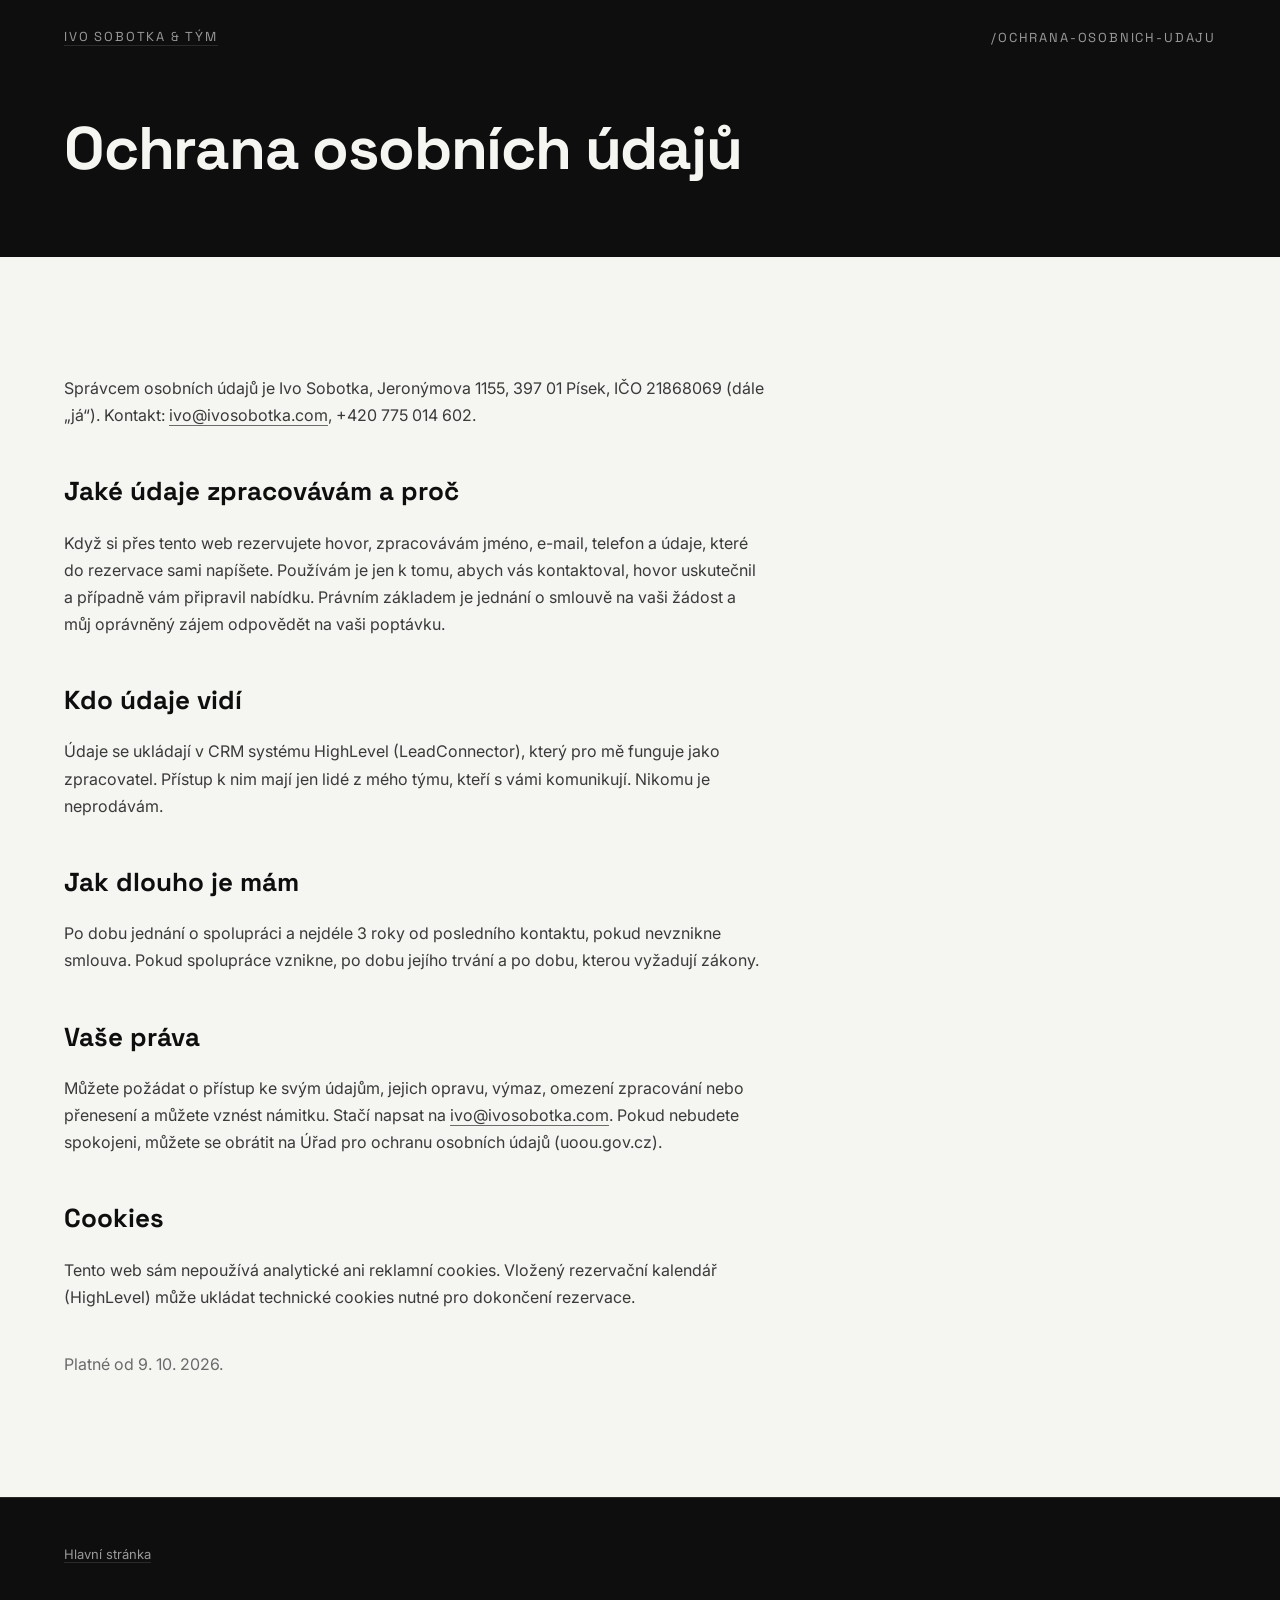
==== ochrana-osobnich-udaju/index.html @ ed739baa "Web 2026-10-09 22:52" ====
<!DOCTYPE html>
<html lang="cs">
<head>
<meta charset="utf-8">
<meta name="viewport" content="width=device-width, initial-scale=1">
<title>Ochrana osobních údajů — Ivo Sobotka &amp; tým</title>
<meta name="theme-color" content="#0E0E0E">
<link rel="icon" href="/favicon.svg" type="image/svg+xml">
<link rel="apple-touch-icon" href="/apple-touch-icon.png">
<link rel="preconnect" href="https://fonts.googleapis.com">
<link rel="preconnect" href="https://fonts.gstatic.com" crossorigin>
<link href="https://fonts.googleapis.com/css2?family=Space+Grotesk:wght@500;700&family=Inter:wght@400;500&display=swap" rel="stylesheet">
<link rel="stylesheet" href="/assets/style.css?v=202610092134">
</head>
<body>
<header class="page-head dark">
  <div class="topbar">
    <a href="/" style="color:#9A9A9A;border-bottom-color:#2A2A2A">Ivo Sobotka &amp; tým</a>
    <span>/ochrana-osobnich-udaju</span>
  </div>
  <h1 style="margin-top:clamp(40px,6vw,72px)">Ochrana osobních údajů</h1>
</header>
<main class="section light">
  <div class="prose">
    <p>Správcem osobních údajů je Ivo Sobotka, Jeronýmova 1155, 397 01 Písek, IČO 21868069 (dále „já“). Kontakt: <a href="mailto:ivo@ivosobotka.com">ivo@ivosobotka.com</a>, +420 775 014 602.</p>

    <h2>Jaké údaje zpracovávám a proč</h2>
    <p>Když si přes tento web rezervujete hovor, zpracovávám jméno, e-mail, telefon a údaje, které do rezervace sami napíšete. Používám je jen k tomu, abych vás kontaktoval, hovor uskutečnil a případně vám připravil nabídku. Právním základem je jednání o smlouvě na vaši žádost a můj oprávněný zájem odpovědět na vaši poptávku.</p>

    <h2>Kdo údaje vidí</h2>
    <p>Údaje se ukládají v CRM systému HighLevel (LeadConnector), který pro mě funguje jako zpracovatel. Přístup k nim mají jen lidé z mého týmu, kteří s vámi komunikují. Nikomu je neprodávám.</p>

    <h2>Jak dlouho je mám</h2>
    <p>Po dobu jednání o spolupráci a nejdéle 3 roky od posledního kontaktu, pokud nevznikne smlouva. Pokud spolupráce vznikne, po dobu jejího trvání a po dobu, kterou vyžadují zákony.</p>

    <h2>Vaše práva</h2>
    <p>Můžete požádat o přístup ke svým údajům, jejich opravu, výmaz, omezení zpracování nebo přenesení a můžete vznést námitku. Stačí napsat na <a href="mailto:ivo@ivosobotka.com">ivo@ivosobotka.com</a>. Pokud nebudete spokojeni, můžete se obrátit na Úřad pro ochranu osobních údajů (uoou.gov.cz).</p>

    <h2>Cookies</h2>
    <p>Tento web sám nepoužívá analytické ani reklamní cookies. Vložený rezervační kalendář (HighLevel) může ukládat technické cookies nutné pro dokončení rezervace.</p>

    <p style="margin-top:40px;color:#6B6B6B">Platné od 9. 10. 2026.</p>
  </div>
</main>
<footer class="footer dark" style="padding-bottom:clamp(32px,4vw,48px)">
  <div class="footer__links"><a href="/">Hlavní stránka</a></div>
</footer>
</body>
</html>
---- assets/style.css ----
/* Ivo Sobotka & tým — převedeno z návrhu Claude Design (Homepage.dc.html).
   Jen černá, šedá a bílá. Barva na webu = výsledek. */

:root {
  --ink: #0E0E0E;
  --paper: #F5F5F2;
  --white: #FFFFFF;
  --grey-1: #9A9A9A;
  --grey-2: #6B6B6B;
  --line-dark: #2A2A2A;
  --line-light: #D8D8D4;
  --hover-light: #EDEDE9;
  --pad-x: clamp(20px, 5vw, 72px);
  --display: 'Space Grotesk', system-ui, sans-serif;
  --body: Inter, system-ui, sans-serif;
  --mono: ui-monospace, Menlo, monospace;
}

* { box-sizing: border-box; }
html { scroll-behavior: smooth; }
body {
  margin: 0;
  background: var(--paper);
  color: var(--ink);
  font-family: var(--body);
  -webkit-font-smoothing: antialiased;
  overflow-x: hidden;
}
img, video { display: block; max-width: 100%; }
a { color: inherit; text-decoration: none; border-bottom: 1px solid var(--grey-2); }
a:hover { border-bottom-color: currentColor; }
summary::-webkit-details-marker { display: none; }
button { font: inherit; }
:focus-visible { outline: 2px solid currentColor; outline-offset: 3px; }

@keyframes blink { 0%, 55% { opacity: 1 } 56%, 100% { opacity: .25 } }
@media (prefers-reduced-motion: reduce) {
  html { scroll-behavior: auto; }
  *, *::before, *::after { animation: none !important; transition: none !important; }
}

.dark { background: var(--ink); color: var(--paper); }
.light { background: var(--paper); color: var(--ink); }
.section { padding: clamp(56px, 8vw, 112px) var(--pad-x); }

.label {
  font-family: var(--mono);
  font-size: 11px;
  letter-spacing: .14em;
  text-transform: uppercase;
  color: var(--grey-1);
}
.light .label { color: var(--grey-2); }

.h2 {
  font-family: var(--display);
  font-weight: 700;
  font-size: clamp(28px, 4.4vw, 52px);
  line-height: 1.05;
  letter-spacing: -.02em;
  margin: 0 0 clamp(28px, 4vw, 48px);
}

.btn {
  display: inline-flex;
  align-items: center;
  gap: 12px;
  background: var(--paper);
  color: var(--ink);
  border: 0;
  padding: 18px 32px;
  min-height: 56px;
  font-family: var(--display);
  font-weight: 500;
  font-size: 17px;
  cursor: pointer;
}
.btn:hover { background: var(--white); border-bottom: 0; }

/* Média v černobílé. Barvu má jen výsledek (reference). */
.bw { filter: grayscale(1) contrast(1.05); }
.media-fill { width: 100%; height: 100%; object-fit: cover; }

/* ---------- Hero ---------- */
.hero {
  position: relative;
  padding: 28px var(--pad-x) clamp(56px, 7vw, 88px);
  min-height: 88vh;
  display: flex;
  flex-direction: column;
}
.hero__bg { position: absolute; inset: 0; overflow: hidden; background: var(--ink); }
.hero__bg video, .hero__bg img { position: absolute; inset: 0; width: 100%; height: 100%; object-fit: cover; opacity: .9; }
.hero__shade {
  position: absolute; inset: 0;
  background: linear-gradient(180deg, rgba(14,14,14,.72) 0%, rgba(14,14,14,.55) 45%, rgba(14,14,14,.92) 100%);
}
.topbar {
  position: relative;
  display: flex;
  justify-content: space-between;
  align-items: center;
  gap: 16px;
  font-family: var(--display);
  font-size: 13px;
  letter-spacing: .14em;
  text-transform: uppercase;
  color: var(--grey-1);
}
.topbar nav { display: flex; gap: clamp(16px, 2.4vw, 28px); }
.topbar a { color: var(--grey-1); border-bottom-color: var(--grey-2); }
.topbar a:hover { color: var(--paper); }
@media (max-width: 560px) { .topbar .nav-extra { display: none; } }

.hero__body {
  position: relative;
  margin-top: auto;
  padding-top: clamp(48px, 10vw, 120px);
  display: flex;
  flex-direction: column;
  gap: clamp(24px, 3vw, 32px);
}
.hero h1 {
  font-family: var(--display);
  font-weight: 700;
  font-size: clamp(34px, 7.4vw, 76px);
  line-height: 1.02;
  letter-spacing: -.02em;
  margin: 0;
  max-width: 20ch;
  text-wrap: pretty;
}
.hero__lead { margin: 0; max-width: 46ch; font-size: clamp(16px, 1.6vw, 19px); line-height: 1.55; color: var(--grey-1); }
.stats {
  display: grid;
  grid-template-columns: repeat(auto-fit, minmax(min(100%, 230px), 1fr));
  gap: clamp(24px, 3vw, 40px);
  margin-top: clamp(16px, 3vw, 32px);
  border-top: 1px solid var(--line-dark);
  padding-top: clamp(24px, 3vw, 36px);
}
.stat { display: flex; flex-direction: column; gap: 8px; }
.stat__num { font-family: var(--display); font-weight: 700; font-size: clamp(34px, 4.6vw, 56px); line-height: 1; letter-spacing: -.02em; }
.stat__txt { font-size: 14px; line-height: 1.5; color: var(--grey-1); max-width: 26ch; }
.hero__cta { margin-top: clamp(16px, 3vw, 28px); }

/* ---------- Dveře ---------- */
.doors {
  display: grid;
  grid-template-columns: repeat(auto-fit, minmax(min(100%, 260px), 1fr));
  gap: 1px;
  background: var(--line-light);
  border: 1px solid var(--line-light);
}
.door {
  appearance: none;
  text-align: left;
  background: var(--paper);
  border: 0;
  padding: clamp(24px, 3vw, 36px);
  display: flex;
  flex-direction: column;
  gap: 10px;
  cursor: pointer;
  min-height: 150px;
  font-family: var(--body);
  color: var(--ink);
}
.door:hover { background: var(--hover-light); }
.door__title { font-family: var(--display); font-weight: 700; font-size: clamp(22px, 2.4vw, 30px); letter-spacing: -.01em; }
.door__sub { font-size: 14px; color: var(--grey-2); line-height: 1.5; }
.door__picked {
  margin-top: auto;
  display: none;
  align-items: center;
  gap: 10px;
  font-family: var(--mono);
  font-size: 11px;
  letter-spacing: .1em;
  text-transform: uppercase;
}
.door__picked::before { content: ""; width: 28px; height: 2px; background: var(--ink); }
.door[aria-pressed="true"] .door__picked { display: flex; }
.doors-note { margin: 18px 0 0; font-size: 14px; color: var(--grey-2); }

/* ---------- Průchod ---------- */
.walk {
  position: relative;
  background: linear-gradient(180deg, #0E0E0E 0%, #0E0E0E 62%, #3A3A3A 70%, #F5F5F2 78%, #F5F5F2 100%);
  padding: clamp(48px, 6vw, 88px) 0;
}
.clock-wrap {
  position: sticky;
  top: 16px;
  z-index: 5;
  display: flex;
  justify-content: flex-end;
  padding: 0 var(--pad-x);
  pointer-events: none;
}
.clock {
  border: 1px solid var(--grey-2);
  padding: 8px 14px;
  font-family: var(--display);
  font-weight: 500;
  font-size: 15px;
  letter-spacing: .08em;
  color: var(--paper);
  background: rgba(14,14,14,.35);
  backdrop-filter: blur(4px);
  -webkit-backdrop-filter: blur(4px);
  transition: color .3s;
}
.clock.is-dark { color: var(--ink); background: rgba(245,245,242,.5); }
.clock.is-running span { animation: blink 1s steps(1, end) infinite; }
.walk__head { padding: 0 var(--pad-x); margin-top: -44px; }
.walk__head h2 {
  font-family: var(--display);
  font-weight: 700;
  font-size: clamp(30px, 5vw, 58px);
  line-height: 1.04;
  letter-spacing: -.02em;
  color: var(--paper);
  margin: 12px 0 0;
  max-width: 22ch;
}
.walk__sub { margin: 16px 0 0; max-width: 46ch; font-size: clamp(16px, 1.7vw, 19px); line-height: 1.55; color: var(--grey-1); }

.stop {
  padding: clamp(56px, 9vw, 120px) var(--pad-x);
  display: grid;
  grid-template-columns: repeat(auto-fit, minmax(min(100%, 300px), 1fr));
  gap: clamp(28px, 4vw, 64px);
  align-items: center;
  min-height: 70vh;
}
.stop__text { display: flex; flex-direction: column; gap: 16px; }
.stop__time { font-family: var(--display); font-weight: 700; font-size: clamp(40px, 6vw, 72px); line-height: 1; letter-spacing: -.02em; color: var(--paper); }
.stop__p { margin: 0; font-size: clamp(17px, 1.9vw, 22px); line-height: 1.5; color: var(--paper); max-width: 34ch; text-wrap: pretty; }
.stop__big { margin: 0; font-family: var(--display); font-weight: 500; font-size: clamp(24px, 3.4vw, 42px); line-height: 1.2; color: var(--paper); max-width: 24ch; }
.stop__mid { margin: 0; font-family: var(--display); font-weight: 500; font-size: clamp(20px, 2.6vw, 30px); line-height: 1.35; color: var(--paper); max-width: 26ch; }
.stop__note { font-size: 13px; line-height: 1.55; color: var(--grey-1); max-width: 38ch; border-left: 1px solid var(--grey-2); padding-left: 14px; }
.stop--short { display: flex; flex-direction: column; gap: 14px; align-items: flex-start; justify-content: center; min-height: 44vh; padding-top: clamp(48px, 7vw, 96px); padding-bottom: clamp(48px, 7vw, 96px); }
.stop--light .stop__time, .stop--light .stop__big { color: var(--ink); }
.stop--light { min-height: 60vh; }
.stop__aside { border-left: 1px solid var(--line-light); padding-left: clamp(20px, 3vw, 32px); font-size: clamp(16px, 1.7vw, 19px); line-height: 1.5; color: var(--grey-2); max-width: 30ch; }

/* Telefon s videem ve feedu */
.phone-wrap { display: flex; justify-content: center; }
.phone {
  position: relative;
  width: min(100%, 260px);
  aspect-ratio: 9 / 16;
  border: 1px solid var(--grey-2);
  border-radius: 28px;
  padding: 8px;
  background: #050505;
  box-shadow: 0 30px 80px rgba(0,0,0,.5);
}
.phone__screen { position: relative; width: 100%; height: 100%; border-radius: 21px; overflow: hidden; background: #1a1a1a; }
.phone__screen video { width: 100%; height: 100%; object-fit: cover; }
.phone__meta {
  position: absolute; left: 0; right: 0; bottom: 0;
  padding: 40px 14px 14px;
  background: linear-gradient(180deg, transparent, rgba(0,0,0,.75));
  font-size: 12px; line-height: 1.4; color: var(--paper);
}
.phone__meta b { display: block; font-weight: 500; margin-bottom: 2px; }
.phone__meta span { color: var(--grey-1); }
.phone__sponsored { font-family: var(--mono); font-size: 10px; letter-spacing: .08em; color: var(--grey-1); }

/* Formulář s otázkami */
.form-card {
  border: 1px solid var(--line-dark);
  padding: clamp(20px, 2.4vw, 28px);
  display: flex;
  flex-direction: column;
  gap: 14px;
  background: rgba(245,245,242,.03);
}
.form-card__head { font-family: var(--mono); font-size: 11px; letter-spacing: .1em; text-transform: uppercase; color: var(--grey-1); }
.q { display: flex; align-items: flex-start; gap: 14px; padding-bottom: 14px; border-bottom: 1px solid var(--line-dark); }
.q:last-of-type { border-bottom: 0; padding-bottom: 0; }
.q__box {
  flex: none;
  width: 22px; height: 22px;
  margin-top: 1px;
  border: 1px solid var(--grey-1);
  display: flex; align-items: center; justify-content: center;
  font-size: 12px;
  color: var(--ink);
  background: transparent;
  transition: background .25s;
}
.q.is-done .q__box { background: var(--paper); }
.q__text { display: flex; flex-direction: column; gap: 4px; }
.q__q { font-size: 15px; color: var(--paper); }
.q__a { font-size: 13px; color: var(--grey-1); opacity: 0; transition: opacity .25s; }
.q.is-done .q__a { opacity: 1; }

/* Ukázka hovoru */
.call {
  border: 1px solid var(--line-dark);
  padding: clamp(20px, 2.4vw, 28px);
  display: flex;
  flex-direction: column;
  gap: 18px;
  background: rgba(245,245,242,.03);
}
.call__head { display: flex; justify-content: space-between; gap: 12px; font-family: var(--mono); font-size: 11px; letter-spacing: .1em; text-transform: uppercase; color: var(--grey-1); }
.call__ring { display: flex; align-items: center; gap: 10px; }
.call__ring::before { content: ""; width: 8px; height: 8px; border-radius: 50%; background: var(--paper); animation: blink 1s steps(1, end) infinite; }
.call.is-playing .call__ring::before, .call.is-done .call__ring::before { animation: none; }
.call__who { font-size: 15px; color: var(--paper); }
.call__actions { display: flex; gap: 10px; flex-wrap: wrap; }
.call__btn {
  appearance: none;
  background: var(--paper);
  color: var(--ink);
  border: 0;
  padding: 16px 28px;
  min-height: 52px;
  font-family: var(--display);
  font-weight: 500;
  font-size: 16px;
  cursor: pointer;
}
.call__btn:hover { background: var(--white); }
.call__btn--ghost { background: transparent; color: var(--paper); border: 1px solid var(--grey-2); }
.call__btn--ghost:hover { background: transparent; border-color: var(--paper); }
.call__bar { height: 2px; background: var(--line-dark); }
.call__bar i { display: block; height: 2px; width: 0; background: var(--paper); }
.call__time { display: flex; justify-content: space-between; font-family: var(--mono); font-size: 11px; color: var(--grey-1); }
.call__lines { display: flex; flex-direction: column; gap: 10px; min-height: 0; }
.call__line { margin: 0; font-size: 14px; line-height: 1.5; color: var(--grey-1); }
.call__line b { color: var(--paper); font-weight: 500; margin-right: 6px; }
.call__line.is-now { color: var(--paper); }
.call__hint { font-family: var(--mono); font-size: 11px; color: var(--grey-2); }
.call [hidden] { display: none !important; }

.reveal {
  padding: clamp(56px, 8vw, 112px) var(--pad-x) clamp(24px, 4vw, 48px);
}
.reveal__grid {
  border-top: 1px solid var(--line-light);
  padding-top: clamp(28px, 4vw, 48px);
  display: grid;
  grid-template-columns: repeat(auto-fit, minmax(min(100%, 300px), 1fr));
  gap: clamp(24px, 4vw, 56px);
}
.reveal p { margin: 0; font-family: var(--display); font-weight: 500; font-size: clamp(22px, 2.9vw, 36px); line-height: 1.25; color: var(--ink); max-width: 32ch; text-wrap: pretty; }

/* ---------- Výsledky ---------- */
.results {
  display: grid;
  grid-template-columns: repeat(auto-fit, minmax(min(100%, 300px), 1fr));
  gap: clamp(24px, 3vw, 40px);
}
.result { display: flex; flex-direction: column; gap: 16px; border-top: 1px solid var(--ink); padding-top: 20px; }
.result__num { font-family: var(--display); font-weight: 700; font-size: clamp(34px, 4.2vw, 54px); line-height: 1; letter-spacing: -.03em; }
.result p { margin: 0; font-size: 16px; line-height: 1.55; color: var(--grey-2); }
.result__media { aspect-ratio: 16 / 9; overflow: hidden; background: #e6e6e2; }
.reference { margin-top: clamp(32px, 4vw, 48px); display: grid; grid-template-columns: repeat(auto-fit, minmax(min(100%, 300px), 1fr)); gap: clamp(24px, 3vw, 40px); align-items: center; }
.reference__video { position: relative; aspect-ratio: 16 / 9; background: var(--ink); overflow: hidden; }
.reference__video video { width: 100%; height: 100%; object-fit: cover; }
.reference__quote { margin: 0; font-family: var(--display); font-weight: 500; font-size: clamp(20px, 2.4vw, 28px); line-height: 1.3; }
.reference__who { margin-top: 12px; font-size: 14px; color: var(--grey-2); }

/* ---------- O mně ---------- */
.about { display: grid; grid-template-columns: repeat(auto-fit, minmax(min(100%, 320px), 1fr)); gap: clamp(28px, 4vw, 56px); align-items: center; }
.about__media { position: relative; aspect-ratio: 4 / 5; max-height: 640px; overflow: hidden; background: #1a1a1a; }
.about__media video, .about__media img { width: 100%; height: 100%; object-fit: cover; }
.about__media--wide { aspect-ratio: 16 / 9; }
.play {
  position: absolute; left: 50%; top: 50%; transform: translate(-50%, -50%);
  appearance: none; width: 64px; height: 64px; border-radius: 50%; border: 0;
  background: var(--paper); color: var(--ink); font-size: 18px; cursor: pointer;
  display: flex; align-items: center; justify-content: center;
}
.play:hover { background: var(--white); }
.about h2 { font-family: var(--display); font-weight: 700; font-size: clamp(26px, 3.4vw, 42px); line-height: 1.15; letter-spacing: -.02em; margin: 0; max-width: 26ch; text-wrap: pretty; }
.about__story { margin-top: clamp(20px, 2.4vw, 28px); display: flex; flex-direction: column; gap: 14px; max-width: 48ch; }
.about__story p { margin: 0; font-size: clamp(16px, 1.6vw, 18px); line-height: 1.6; color: var(--grey-1); }
.about__story p strong { color: var(--paper); font-weight: 500; }
.work { display: grid; grid-template-columns: repeat(2, minmax(0, 1fr)); gap: clamp(16px, 2vw, 24px); margin-top: clamp(40px, 5vw, 72px); }
.work figure { margin: 0; display: flex; flex-direction: column; gap: 10px; }
.work__img { aspect-ratio: 4 / 5; overflow: hidden; background: #1a1a1a; }
.work__img img { width: 100%; height: 100%; object-fit: cover; }
.work figcaption { font-family: var(--display); font-size: 14px; color: var(--paper); }

/* ---------- Jak spolupráce probíhá ---------- */
.steps { display: grid; grid-template-columns: repeat(auto-fit, minmax(min(100%, 240px), 1fr)); gap: 1px; background: var(--line-light); }
.step { background: var(--paper); padding: clamp(20px, 2.4vw, 32px); display: flex; flex-direction: column; gap: 12px; min-height: 200px; }
.step__n { font-family: var(--mono); font-size: 11px; letter-spacing: .14em; color: var(--grey-2); }
.step__t { font-family: var(--display); font-weight: 700; font-size: clamp(19px, 2vw, 24px); line-height: 1.2; }
.step__d { margin: 0; font-size: 14px; line-height: 1.55; color: var(--grey-2); }
.step__when { margin-top: auto; font-size: 14px; color: var(--ink); font-family: var(--display); font-weight: 500; }

/* ---------- Pro koho to není ---------- */
.notfor { display: flex; flex-direction: column; gap: clamp(20px, 3vw, 36px); max-width: 24ch; }
.notfor p { margin: 0; font-family: var(--display); font-weight: 500; font-size: clamp(24px, 3.6vw, 44px); line-height: 1.2; letter-spacing: -.01em; }

/* ---------- Otázky ---------- */
.faq { display: flex; flex-direction: column; max-width: 78ch; border-top: 1px solid var(--line-light); }
.faq details { border-bottom: 1px solid var(--line-light); }
.faq summary {
  cursor: pointer; list-style: none; padding: 20px 0;
  display: flex; justify-content: space-between; gap: 20px; align-items: flex-start;
  font-family: var(--display); font-weight: 500; font-size: clamp(17px, 1.9vw, 21px); line-height: 1.35;
}
.faq summary::after { content: "+"; color: var(--grey-2); font-size: 18px; }
.faq details[open] summary::after { content: "–"; }
.faq p { margin: 0; padding: 0 0 24px; font-size: 16px; line-height: 1.6; color: var(--grey-2); max-width: 62ch; }

/* ---------- Kalendář ---------- */
.book { display: grid; grid-template-columns: minmax(0, 1.5fr) minmax(0, 1fr); gap: clamp(32px, 4vw, 64px); align-items: start; }
@media (max-width: 900px) { .book { grid-template-columns: 1fr; } }
.book__main { display: flex; flex-direction: column; gap: clamp(24px, 3vw, 36px); min-width: 0; }
.book h2 { font-family: var(--display); font-weight: 700; font-size: clamp(34px, 6vw, 72px); line-height: 1.02; letter-spacing: -.02em; margin: 0; max-width: 16ch; }
.book__phone { font-family: var(--display); font-weight: 500; font-size: clamp(20px, 2.4vw, 28px); color: var(--paper); align-self: flex-start; }
.book__cal { width: 100%; max-width: 720px; background: var(--paper); min-height: 640px; }
.book__cal iframe { display: block; width: 100%; min-height: 640px; border: 0; overflow: hidden; }
.book__fallback { padding: 24px; color: var(--ink); font-size: 15px; line-height: 1.6; }
.book__aside { display: flex; flex-direction: column; gap: 16px; }
.book__photo { width: min(100%, 380px); aspect-ratio: 4 / 5; overflow: hidden; background: #1a1a1a; }
.book__photo img { width: 100%; height: 100%; object-fit: cover; }
.book__caption { font-size: 14px; line-height: 1.55; color: var(--grey-1); max-width: 36ch; }

/* ---------- Patička ---------- */
.footer {
  border-top: 1px solid var(--line-dark);
  padding: clamp(32px, 4vw, 48px) var(--pad-x) clamp(120px, 14vw, 56px);
  display: flex; flex-direction: column; gap: 20px;
  color: var(--grey-1);
}
.footer__addr { font-size: 14px; line-height: 1.6; }
.footer__links { display: flex; flex-wrap: wrap; gap: 20px; font-size: 13px; }
.footer__links a { color: var(--grey-1); border-bottom-color: var(--line-dark); }
@media (min-width: 760px) { .footer { padding-bottom: clamp(32px, 4vw, 48px); } }

.mobile-bar {
  position: fixed; left: 0; right: 0; bottom: 0; z-index: 20;
  background: var(--ink); border-top: 1px solid var(--line-dark);
  padding: 10px 12px calc(10px + env(safe-area-inset-bottom));
  display: grid; grid-template-columns: 1fr 1fr; gap: 10px;
}
.mobile-bar a {
  display: flex; align-items: center; justify-content: center; min-height: 52px;
  font-family: var(--display); font-weight: 500; font-size: 16px;
}
.mobile-bar a:first-child { background: var(--paper); color: var(--ink); border: 0; }
.mobile-bar a:last-child { background: transparent; color: var(--paper); border: 1px solid var(--grey-2); }
@media (min-width: 760px) { .mobile-bar { display: none; } }

/* ---------- Podstránky (schůzka, právní) ---------- */
.page-head { padding: 28px var(--pad-x) clamp(48px, 6vw, 80px); }
.page-head h1 { font-family: var(--display); font-weight: 700; font-size: clamp(32px, 5.6vw, 60px); line-height: 1.03; letter-spacing: -.02em; margin: 0; max-width: 18ch; }
.prose { max-width: 70ch; font-size: 16px; line-height: 1.7; }
.prose h2 { font-family: var(--display); font-size: clamp(20px, 2.4vw, 26px); margin: 40px 0 10px; }
.prose p, .prose li { color: #3A3A3A; }

.sr-only { position: absolute; width: 1px; height: 1px; padding: 0; margin: -1px; overflow: hidden; clip: rect(0,0,0,0); border: 0; }

.about__media--video { aspect-ratio: 9 / 16; width: min(100%, 360px); max-height: none; justify-self: center; }

/* ---------- Ukázky videí (barva = výsledek: hraje barevně) ---------- */
.showcase { margin-top: clamp(56px, 7vw, 96px); border-top: 1px solid var(--line-light); padding-top: clamp(32px, 4vw, 48px); display: grid; grid-template-columns: minmax(0, 1fr) minmax(0, 1fr); gap: clamp(28px, 4vw, 64px); align-items: center; }
@media (max-width: 760px) { .showcase { grid-template-columns: 1fr; } .showcase .phone-wrap { order: -1; } }
.showcase__h { font-family: var(--display); font-weight: 700; font-size: clamp(24px, 3.2vw, 38px); line-height: 1.15; letter-spacing: -.02em; margin: 12px 0 0; max-width: 22ch; }
.showcase__p { margin: 14px 0 0; font-size: 16px; line-height: 1.55; color: var(--grey-2); max-width: 44ch; }
.showcase__tabs { margin-top: clamp(20px, 3vw, 32px); display: flex; flex-direction: column; border-top: 1px solid var(--line-light); max-width: 460px; }
.showcase__tab { appearance: none; background: none; border: 0; border-bottom: 1px solid var(--line-light); padding: 16px 0; display: flex; gap: 16px; align-items: baseline; text-align: left; cursor: pointer; color: var(--grey-2); font-family: var(--display); font-weight: 500; font-size: clamp(16px, 1.8vw, 19px); }
.showcase__tab span { font-family: var(--mono); font-size: 11px; letter-spacing: .1em; }
.showcase__tab:hover, .showcase__tab[aria-selected="true"] { color: var(--ink); }
.showcase__tab[aria-selected="true"] span::after { content: " ▶"; }
.phone--light { box-shadow: 0 30px 70px rgba(14,14,14,.18); }
.phone__screen video.is-color { filter: none; }
.phone__screen .play { z-index: 2; }
@media (min-width: 760px) { .work { grid-template-columns: repeat(4, minmax(0, 1fr)); } }

[hidden] { display: none !important; }

/* ===================== Úpravy 9. 10. večer ===================== */

/* Hero bez videa: statické, jemný světelný přechod. */
.hero { background: radial-gradient(120% 80% at 80% 0%, #1E1E1E 0%, #0E0E0E 60%); }

/* iPhone mockup (inspirace Apple): titanový rám, černý okraj, Dynamic Island. */
.iphone {
  position: relative;
  width: min(100%, 280px);
  aspect-ratio: 9 / 19.5;
  padding: 11px;
  border-radius: 52px;
  background: linear-gradient(145deg, #4a4a4d 0%, #2a2a2c 30%, #1b1b1d 60%, #3c3c3f 100%);
  box-shadow:
    inset 0 0 0 1.5px rgba(255,255,255,.18),
    inset 0 0 0 4px #0a0a0a,
    0 2px 2px rgba(0,0,0,.25),
    0 30px 60px -12px rgba(0,0,0,.45),
    0 60px 120px -30px rgba(0,0,0,.35);
}
.iphone::before { /* tlačítka po stranách */
  content: ""; position: absolute; left: -3px; top: 22%; width: 3px; height: 9%;
  border-radius: 2px 0 0 2px; background: #2c2c2e;
  box-shadow: 0 calc(100% + 14px) 0 #2c2c2e;
}
.iphone::after { /* Dynamic Island */
  content: ""; position: absolute; top: 22px; left: 50%; transform: translateX(-50%);
  width: 31%; height: 26px; border-radius: 20px; background: #000; z-index: 3;
}
.iphone__screen { position: relative; width: 100%; height: 100%; border-radius: 42px; overflow: hidden; background: #111; }
.iphone__screen video { width: 100%; height: 100%; object-fit: cover; display: block; }
.light .iphone { box-shadow:
    inset 0 0 0 1.5px rgba(255,255,255,.22), inset 0 0 0 4px #0a0a0a,
    0 2px 2px rgba(0,0,0,.12), 0 30px 60px -12px rgba(14,14,14,.28), 0 60px 120px -30px rgba(14,14,14,.22); }

/* Tlačítko přehrávání: matné sklo. */
.vplay {
  position: absolute; left: 50%; top: 50%; transform: translate(-50%, -50%);
  width: 76px; height: 76px; border-radius: 50%;
  border: 1px solid rgba(255,255,255,.45);
  background: rgba(255,255,255,.22);
  backdrop-filter: blur(14px) saturate(1.4); -webkit-backdrop-filter: blur(14px) saturate(1.4);
  display: flex; align-items: center; justify-content: center;
  cursor: pointer; z-index: 4; transition: transform .2s ease, background .2s ease;
  box-shadow: 0 10px 30px rgba(0,0,0,.25);
}
.vplay svg { width: 30px; height: 30px; fill: #fff; margin-left: 3px; }
.vplay:hover { transform: translate(-50%, -50%) scale(1.06); background: rgba(255,255,255,.32); }
.about__media .vplay { width: 84px; height: 84px; }

/* Ukázky: méně textu, víc prostoru pro telefon. */
.showcase { align-items: center; }
.showcase__h { margin-top: 0; }

/* Kalendář: jeden sloupec, výrazný nadpis. */
.book { display: flex; flex-direction: column; gap: clamp(24px, 3vw, 40px); }
.book h2 { max-width: 18ch; }
.book__cal { width: 100%; max-width: 760px; }
.book__phone { font-size: clamp(16px, 1.6vw, 18px); color: var(--grey-1); }

/* Hodiny: tikají podle posunu stránky, bez blikání. */
.clock { font-variant-numeric: tabular-nums; min-width: 92px; text-align: center; }

/* Formulář bez nadpisu. */
.form-card { gap: 14px; }

@media (max-width: 760px) {
  .iphone { width: min(78vw, 260px); }
  .stop { min-height: auto; }
  .stop__note { display: none; }
}

.call__lines { max-height: 280px; overflow-y: auto; scroll-behavior: smooth; }

/* ===================== Úpravy 9. 10. pozdě večer ===================== */

/* Dveře: vždy 3 vedle sebe (nebo pod sebou), žádné prázdné šedé pole. */
.doors { grid-template-columns: 1fr; }
@media (min-width: 700px) { .doors { grid-template-columns: repeat(3, minmax(0, 1fr)); } }

/* Výsledky: 4 karty, 2×2 a na širokém displeji 4 vedle sebe. */
.results { grid-template-columns: repeat(auto-fit, minmax(min(100%, 230px), 1fr)); }
@media (min-width: 1100px) { .results { grid-template-columns: repeat(4, minmax(0, 1fr)); } }

/* Telefon: obrazovka přesně 9:16 jako reklamy, tenký rám, žádné roztahování. */
.iphone {
  width: min(100%, 300px);
  aspect-ratio: auto;
  padding: 7px;
  border-radius: 40px;
  background: #1c1c1e;
  box-shadow: inset 0 0 0 1px rgba(255,255,255,.14), 0 1px 1px rgba(0,0,0,.2), 0 24px 48px -16px rgba(0,0,0,.45), 0 48px 96px -32px rgba(0,0,0,.35);
}
.iphone::before { display: none; }
.iphone::after { top: 15px; width: 26%; height: 20px; }
.iphone__screen { aspect-ratio: 9 / 16; height: auto; border-radius: 33px; }
.light .iphone { box-shadow: inset 0 0 0 1px rgba(255,255,255,.14), 0 1px 1px rgba(0,0,0,.08), 0 24px 48px -16px rgba(14,14,14,.22), 0 48px 96px -32px rgba(14,14,14,.18); }
@media (max-width: 760px) { .iphone { width: min(76vw, 280px); } }

/* Přepínač zvuku vpravo dole (místo tlačítek přehrávání). */
.vmute {
  position: absolute; right: 12px; bottom: 12px; z-index: 4;
  width: 40px; height: 40px; border-radius: 50%;
  border: 1px solid rgba(255,255,255,.35);
  background: rgba(20,20,20,.45);
  backdrop-filter: blur(12px); -webkit-backdrop-filter: blur(12px);
  color: #fff; display: flex; align-items: center; justify-content: center; cursor: pointer;
  transition: background .2s ease, transform .2s ease;
}
.vmute svg { width: 20px; height: 20px; fill: currentColor; }
.vmute:hover { transform: scale(1.06); background: rgba(20,20,20,.6); }
.vmute.is-on { background: rgba(245,245,242,.92); color: #0E0E0E; border-color: transparent; }
.about__media { border-radius: 20px; }
.about__media .vmute { right: 16px; bottom: 16px; }
.vplay { display: none !important; }

/* Hodiny: objeví se až v průchodu, nepřekrývají nadpis. */
.clock { opacity: 0; transform: translateY(-6px); transition: opacity .25s ease, transform .25s ease, color .3s; }
.clock.is-visible { opacity: 1; transform: none; }
@media (max-width: 760px) {
  .clock-wrap { justify-content: center; top: 10px; }
  .clock { font-size: 14px; padding: 6px 12px; background: rgba(14,14,14,.6); }
}

/* Kalendář: podnadpis. */
.book__sub { margin: -8px 0 0; font-family: var(--display); font-weight: 500; font-size: clamp(18px, 2vw, 24px); color: var(--grey-1); }
.clock-wrap { justify-content: center; }
.clock { background: rgba(14,14,14,.6); }
.clock.is-dark { background: rgba(245,245,242,.75); }
.results { grid-template-columns: 1fr; }
@media (min-width: 600px) { .results { grid-template-columns: repeat(2, minmax(0, 1fr)); } }
@media (min-width: 1100px) { .results { grid-template-columns: repeat(4, minmax(0, 1fr)); } }

/* Průchod: tmavý až do „DEN 2“ včetně, světlo začíná až u „DEN 14/30“ (dřív přechod
   v procentech výšky a bílý text na světlém pozadí). */
.walk { background: var(--ink); }
.stop--light { background: linear-gradient(180deg, #0E0E0E 0, #3A3A3A 24px, #F5F5F2 72px, #F5F5F2 100%); padding-top: clamp(110px, 12vw, 150px); }
.reveal { background: var(--paper); }
.walk { padding-bottom: 0; }
.reveal { padding-bottom: clamp(48px, 7vw, 88px); }
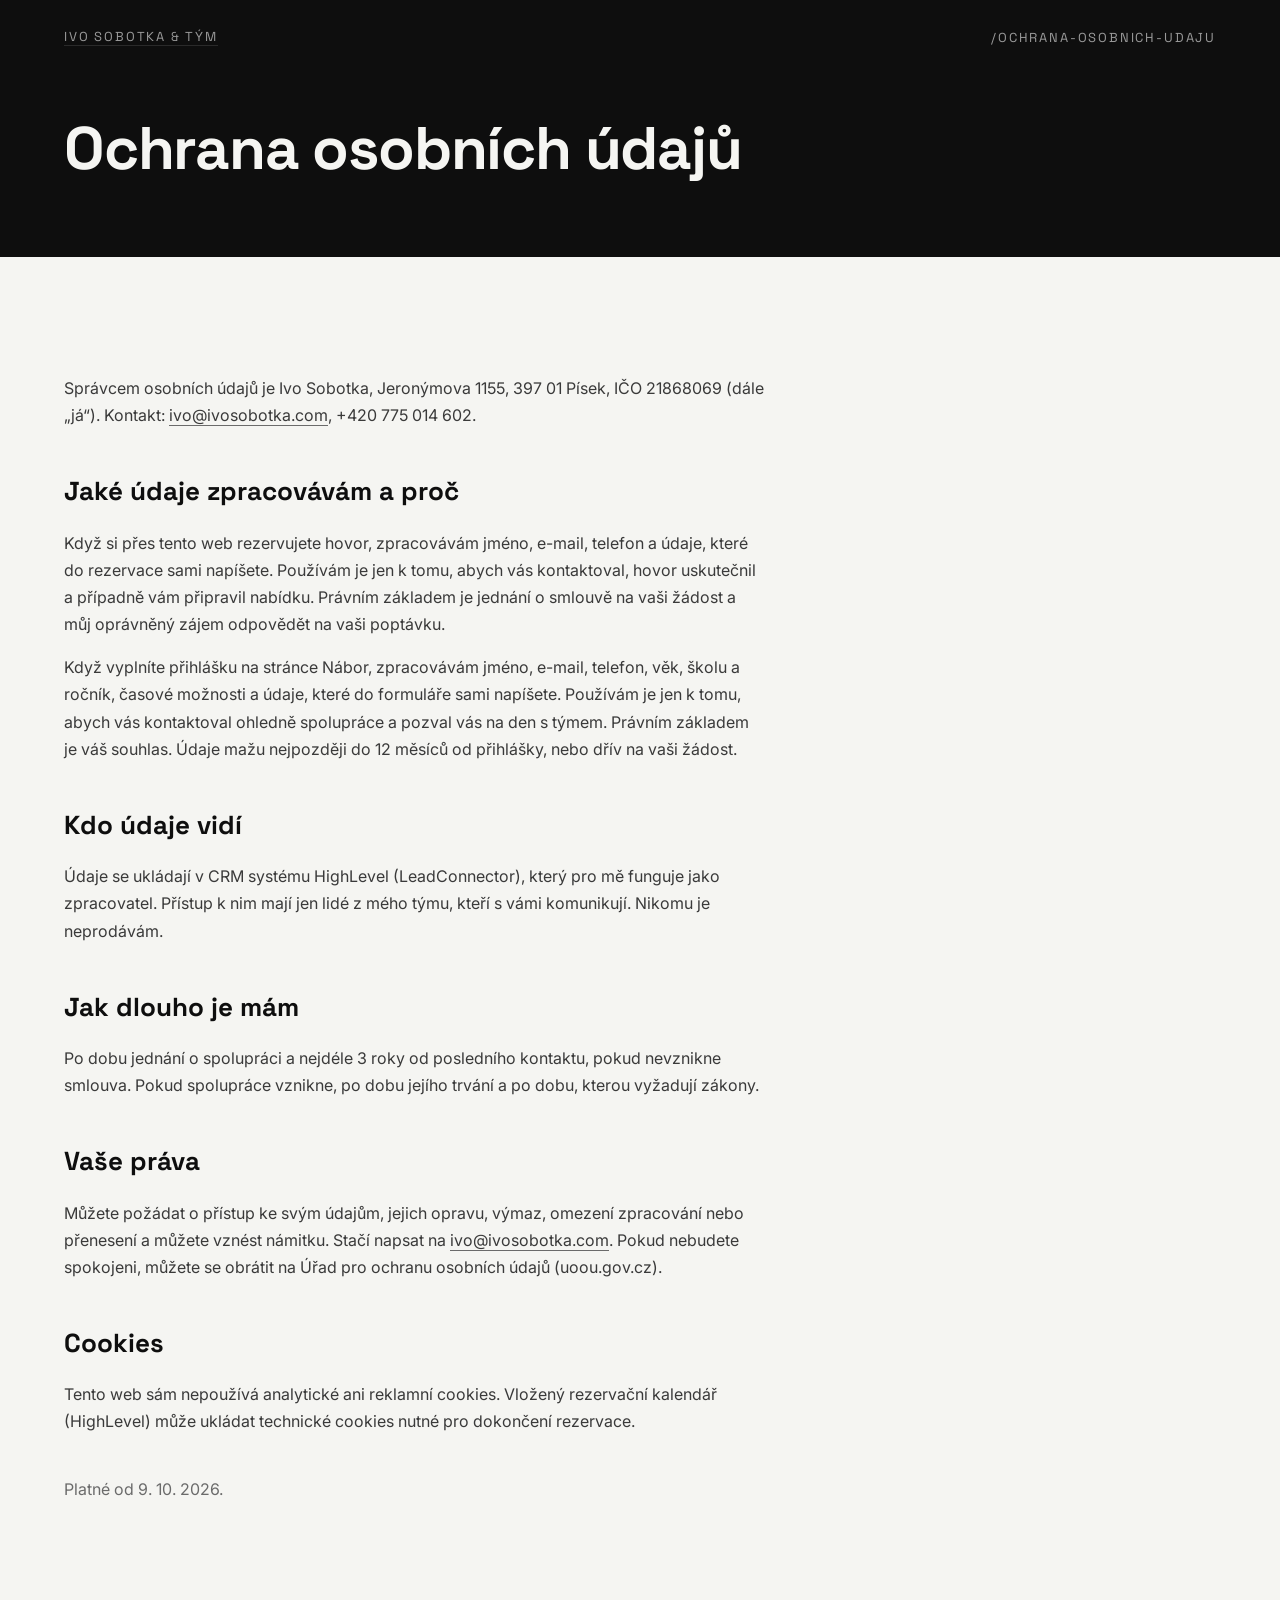
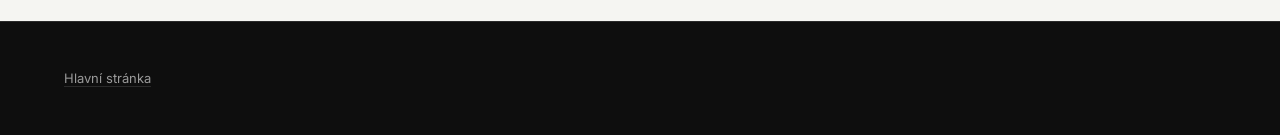
==== commit 4cc64160: "Web 2026-10-17 15:14" ====
--- a/ochrana-osobnich-udaju/index.html
+++ b/ochrana-osobnich-udaju/index.html
@@ -27,6 +27,8 @@
     <h2>Jaké údaje zpracovávám a proč</h2>
     <p>Když si přes tento web rezervujete hovor, zpracovávám jméno, e-mail, telefon a údaje, které do rezervace sami napíšete. Používám je jen k tomu, abych vás kontaktoval, hovor uskutečnil a případně vám připravil nabídku. Právním základem je jednání o smlouvě na vaši žádost a můj oprávněný zájem odpovědět na vaši poptávku.</p>
 
+    <p>Když vyplníte přihlášku na stránce Nábor, zpracovávám jméno, e-mail, telefon, věk, školu a ročník, časové možnosti a údaje, které do formuláře sami napíšete. Používám je jen k tomu, abych vás kontaktoval ohledně spolupráce a pozval vás na den s týmem. Právním základem je váš souhlas. Údaje mažu nejpozději do 12 měsíců od přihlášky, nebo dřív na vaši žádost.</p>
+
     <h2>Kdo údaje vidí</h2>
     <p>Údaje se ukládají v CRM systému HighLevel (LeadConnector), který pro mě funguje jako zpracovatel. Přístup k nim mají jen lidé z mého týmu, kteří s vámi komunikují. Nikomu je neprodávám.</p>
 
